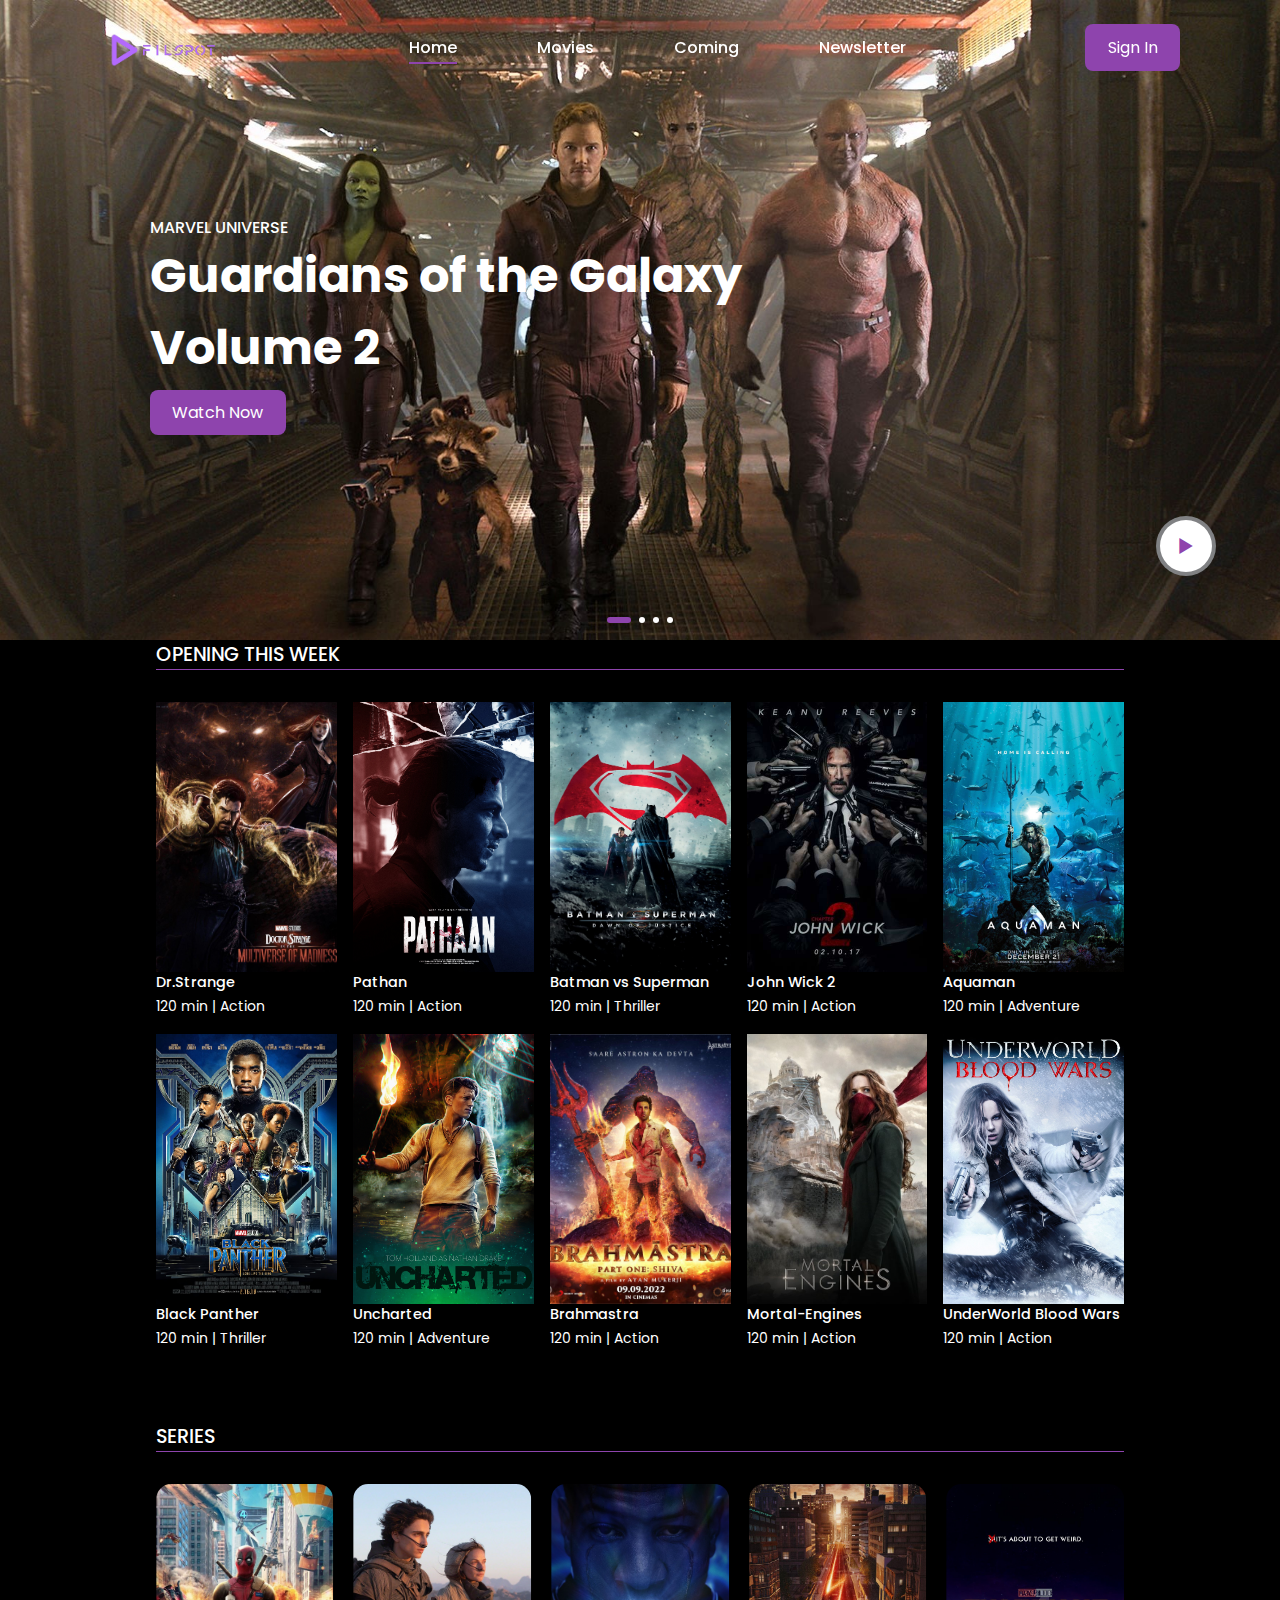
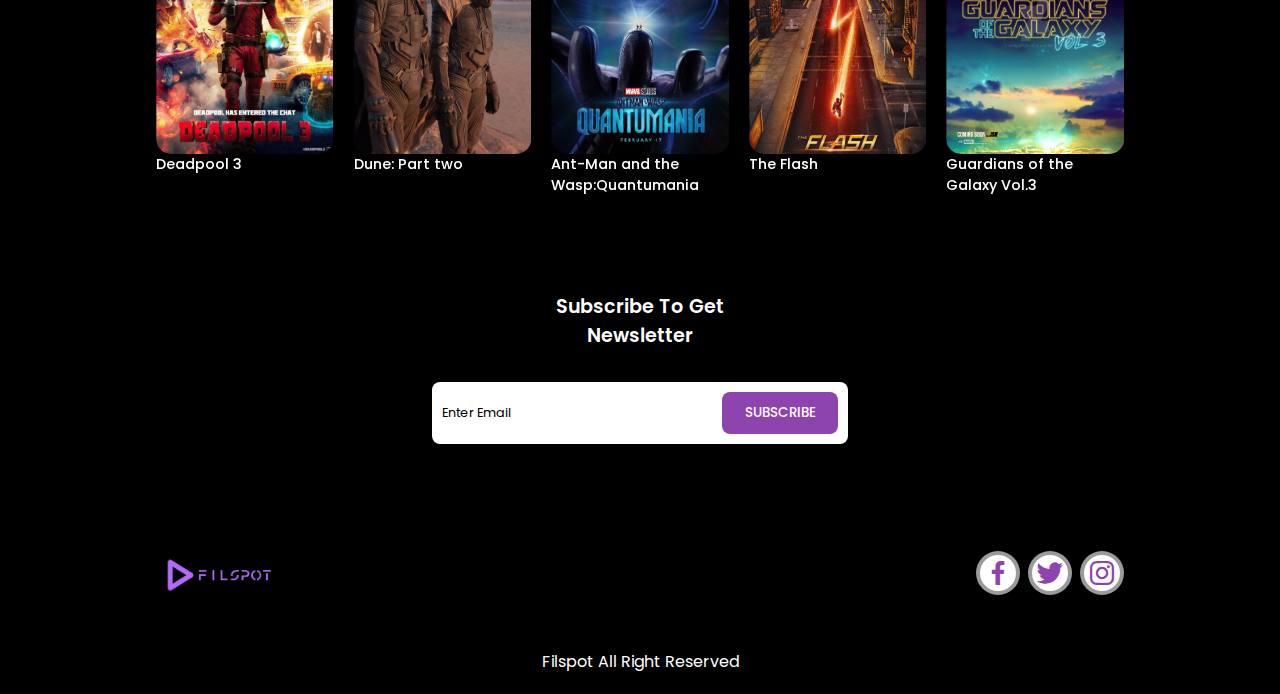
==== index.html @ 29dceeab "first commit" ====
<!DOCTYPE html>
<html lang="en">
<head>
    <meta charset="UTF-8">
    <meta http-equiv="X-UA-Compatible" content="IE=edge">
    <meta name="viewport" content="width=device-width, initial-scale=1.0">
    <link rel="shortcut icon" href="public/filspot.ico" type="image/x-icon">
    <title>Filspot</title>
    
    <link rel="stylesheet" href="style.css">
    <link rel="stylesheet" href="https://cdn.jsdelivr.net/npm/boxicons@latest/css/boxicons.min.css">
    <!-- Link Swiper's CSS -->
    <link rel="stylesheet" href="https://cdn.jsdelivr.net/npm/swiper@8/swiper-bundle.min.css"/>

</head>
<body>
    <!-- Navbar  -->
    <header>
        <a href="#home" class="logo">
            <img  class="logo-img" src="./public/filspot_logo.png" alt="logo">
        </a>
        <div class="bx bx-menu" id="menu-icon"></div>

        <!-- menu  -->
        <ul class="navbar">
            <li><a href="#home" class="home-active">Home</a></li>
            <li><a href="#movies">Movies</a></li>
            <li><a href="#coming">Coming</a></li>
            <li><a href="#newsletter">Newsletter</a></li>
        </ul>
        <a href="#" class="btn">Sign In</a>
    </header>

    <!-- Home  -->
    <section class="home swiper" id="home">
        <div class="swiper-wrapper">
            <div class="swiper-slide container">
                <img src="./img/home1.jpg" alt="">
                <div class="home-text">
                    <span>Marvel Universe</span>
                    <h1>Guardians of the Galaxy <br>Volume 2</h1>
                    <a href="" class="btn">Watch Now</a>
                    <a href="" class="play">
                        <i class='bx bx-play' ></i>
                    </a>
                </div>
            </div>
            <div class="swiper-slide container">
                <img src="./img/home2.png" alt="">
                <div class="home-text">
                    <span>Marvel Universe</span>
                    <h1>Thor: <br>Love and Thunder</h1>
                    <a href="" class="btn">Book Now</a>
                    <a href="" class="play">
                        <i class='bx bx-play' ></i>
                    </a>
                </div>
            </div>
            <div class="swiper-slide container">
                <img src="./img/home3.jpg" alt="">
                <div class="home-text">
                    <span>Marvel Universe</span>
                    <h1>Spider-Man <br>No Way Home</h1>
                    <a href="" class="btn">Book Now</a>
                    <a href="" class="play">
                        <i class='bx bx-play' ></i>
                    </a>
                </div>
            </div>
            <div class="swiper-slide container">
                <img src="./img/home4.png" alt="">
                <div class="home-text">
                    <span>Marvel Universe</span>
                    <h1>Avengers: <br>End Game</h1>
                    <a href="" class="btn">Book Now</a>
                    <a href="" class="play">
                        <i class='bx bx-play' ></i>
                    </a>
                </div>
            </div>
            
          </div>
          <div class="swiper-pagination"></div>
    </section>

    <!-- Movies  -->
    <div class="movies" id="movies">
        <h2 class="heading">Opening This Week</h2>
        <!-- Movies container  -->
        <div class="movies-container">
            <!-- box-1  -->
            <div class="box">
                <div class="box-img">
                    <img src="./img/m1.jpg" alt="">
                </div>
                <h3>Dr.Strange</h3>
                <span>120 min | Action</span>
            </div>
            <!-- box-2  -->
            <div class="box">
                <div class="box-img">
                    <img src="./img/m2.jpg" alt="">
                </div>
                <h3>Pathan</h3>
                <span>120 min | Action</span>
            </div>
            <!-- box-3  -->
            <div class="box">
                <div class="box-img">
                    <img src="./img/m3.jpg" alt="">
                </div>
                <h3>Batman vs Superman</h3>
                <span>120 min | Thriller</span>
            </div>
            <!-- box-4  -->
            <div class="box">
                <div class="box-img">
                    <img src="./img/m4.jpg" alt="">
                </div>
                <h3>John Wick 2</h3>
                <span>120 min | Action</span>
            </div>
            <!-- box-5  -->
            <div class="box">
                <div class="box-img">
                    <img src="./img/m5.jpg" alt="">
                </div>
                <h3>Aquaman</h3>
                <span>120 min | Adventure</span>
            </div>
            <!-- box-6  -->
            <div class="box">
                <div class="box-img">
                    <img src="./img/m6.jpg" alt="">
                </div>
                <h3>Black Panther</h3>
                <span>120 min | Thriller</span>
            </div>
            <!-- box-7  -->
            <div class="box">
                <div class="box-img">
                    <img src="./img/m7.jpg" alt="">
                </div>
                <h3>Uncharted</h3>
                <span>120 min | Adventure</span>
            </div>
            <!-- box-8  -->
            <div class="box">
                <div class="box-img">
                    <img src="./img/m8.jpg" alt="">
                </div>
                <h3>Brahmastra</h3>
                <span>120 min | Action</span>
            </div>
            <!-- box-9  -->
            <div class="box">
                <div class="box-img">
                    <img src="./img/m9.jpg" alt="">
                </div>
                <h3>Mortal-Engines</h3>
                <span>120 min | Action</span>
            </div>
            <!-- box-10  -->
            <div class="box">
                <div class="box-img">
                    <img src="./img/m10.jpg" alt="">
                </div>
                <h3>UnderWorld Blood Wars</h3>
                <span>120 min | Action</span>
            </div>
        </div>
    </div>

    <!-- coming  -->
    <section class="coming" id="coming">
        <h2 class="heading">Series</h2>
        <!-- coming contanier  -->
        <div class="coming-container swiper">
            <div class="swiper-wrapper">
                <!-- box-1  -->
                <div class="swiper-slide box">
                    <div class="box-img">
                        <img src="./img/c1.jpg" alt="">
                    </div>
                    <h3>Ant-Man and the Wasp:Quantumania</h3>
                </div>
                <!-- box-2  -->
                <div class="swiper-slide box">
                    <div class="box-img">
                        <img src="./img/c2.jpg" alt="">
                    </div>
                    <h3>The Flash</h3>
                </div>
                <!-- box-3  -->
                <div class="swiper-slide box">
                    <div class="box-img">
                        <img src="./img/c3.jpg" alt="">
                    </div>
                    <h3>Guardians of the Galaxy Vol.3</h3>
                </div>
                <!-- box-4  -->
                <div class="swiper-slide box">
                    <div class="box-img">
                        <img src="./img/c4.jpg" alt="">
                    </div>
                    <h3>Shazam! Fury of the Gods</h3>
                </div>
                <!-- box-5  -->
                <div class="swiper-slide box">
                    <div class="box-img">
                        <img src="./img/c5.jpg" alt="">
                    </div>
                    <h3>Aquaman and the Lost Kingdom</h3>
                </div>
                <!-- box-6  -->
                <div class="swiper-slide box">
                    <div class="box-img">
                        <img src="./img/c6.jpg" alt="">
                    </div>
                    <h3>John Wick:Chapter 4</h3>
                </div>
                <!-- box-7 -->
                <div class="swiper-slide box">
                    <div class="box-img">
                        <img src="./img/c7.jpg" alt="">
                    </div>
                    <h3>Transformer rise of the beasts</h3>
                </div>
                <!-- box-8  -->
                <div class="swiper-slide box">
                    <div class="box-img">
                        <img src="./img/c8.jpg" alt="">
                    </div>
                    <h3>Mission: Impossible 7</h3>
                </div>
                <!-- box-9  -->
                <div class="swiper-slide box">
                    <div class="box-img">
                        <img src="./img/c9.png" alt="">
                    </div>
                    <h3>Deadpool 3</h3>
                </div>
                <!-- box-10  -->
                <div class="swiper-slide box">
                    <div class="box-img">
                        <img src="./img/c10.jpg" alt="">
                    </div>
                    <h3>Dune: Part two</h3>
                </div>
            </div>
        </div>
    </section>

    <!-- Newsletter /\ -->
    <section class="newsletter" id="newsletter">
        <h2>Subscribe To Get <br>Newsletter</h2>
        <form action="">
            <input type="email" class="email" placeholder="Enter Email" required>
            <input type="submit" value="Subscribe" class="btn">
        </form>
    </section>

    <!-- footer  -->
    <section class="footer">
       <img src="./public/filspot_logo.png" class="logo-img " alt="logo">
        <div class="social">
            <a href=""><i class='bx bxl-facebook'></i></a>
            <a href=""><i class='bx bxl-twitter'></i></a>
            <a href=""><i class='bx bxl-instagram'></i></a>
        </div>
    </section>

    <!-- Copyright  -->
    <div class="copyright">
        <p>Filspot All Right Reserved</p>
    </div>



    <script src="https://cdn.jsdelivr.net/npm/swiper@8/swiper-bundle.min.js"></script>
    <script src="main.js"></script>
</body>
</html>
---- style.css ----
@import url('https://fonts.googleapis.com/css2?family=Poppins:wght@100;200;300;400;500;600;700;800;900&display=swap');
*{
    font-family: 'Poppins', sans-serif;
    margin: 0;
    padding: 0;
    box-sizing: border-box;
    text-decoration: none;
    list-style: none;
    scroll-padding-top: 2rem;
    scroll-behavior: smooth;
}
/* variables  */
:root{
    --main-color: #8e44ad; /* Purple color */
    --text-color: Black; /* White text color */
    --bg-color: White;   /* Black background color */
}

body{
    background: var(--text-color);
    color: var(--bg-color);
}
header{
    position: fixed;
    width: 100%;
    top: 0;
    right: 0;
    z-index: 1000;
    display: flex;
    align-items: center;
    justify-content: space-between;
    padding: 15px 100px;
    transition: 0.5s;
    /* background: var(--main-color); */
}
header.shadow{
    background: var(--bg-color);
    box-shadow: 0 0 4px rgb(14 55 54/15%);
}
header.shadow .navbar a{
    color: var(--text-color);
}
header.shadow .logo{
    color: var(--text-color);
}
.logo-img{
    width: 130px;
    height: 60px;
    margin-top: 5px;

}

.logo{
    font-size: 1.1rem;
    font-weight: 600;
    align-items: center;
    color: var(--bg-color);
    display: flex;
    column-gap: 0.5rem;
}
.bx{
    color: var(--main-color);
}
.navbar{
    display: flex;
    column-gap: 5rem;
}
.navbar li{
    position: relative;
}
.navbar a{
    font-size: 1rem;
    font-weight: 500;
    color: var(--bg-color);
}
.navbar a::after{
    content: '';
    width: 0;
    height: 2px;
    background: var(--main-color);
    position: absolute;
    bottom: -4px;
    left: 0;
    transition: 0.4s all linear;
}
.navbar a:hover::after,
.navbar .home-active::after{
    width: 100%;
}
#menu-icon{
    font-size: 24px;
    cursor: pointer;
    z-index: 1000001;
    display: none;
}
.btn{
    padding: 0.7rem 1.4rem;
    background: var(--main-color);
    color: var(--bg-color);
    font-weight: 400;
    border-radius: 0.5rem;
}
.btn:hover{
    background: #fa1216;
}

/* Home  */
section{
    padding: 4.5rem 0 1.5rem;
}
.container{
    width: 100%;
    min-height: 640px;
    position: relative;
    display: flex;
    align-items: center;
    background: rgb(2, 3, 7,0.5);
}
.container img{
    position: absolute;
    width: 100%;
    height: 100%;
    object-fit: cover;
    object-position: center;
    z-index: -1;
}
.swiper-pagination-bullet{
    width: 6px !important;
    height: 6px !important;
    border-radius: 0.2rem !important;
    background: var(--bg-color) !important;
    opacity: 1 !important;
}
.swiper-pagination-bullet-active{
    width: 1.5rem !important;
    background: var(--main-color) !important;
}
.home-text{
    z-index: 1000;
    padding: 0 150px;
}
.home-text span{
    color: var(--bg-color);
    font-weight: 500;
    text-transform: uppercase;
}
.home-text h1{
    color: var(--bg-color);
    font-size: 3rem;
    font-weight: 700;
    margin-bottom: 1rem;
}
.play{
    position: absolute;
    right: 4rem;
    bottom: 10%;
}
.play .bx{
    background: var(--bg-color);
    padding: 10px;
    font-size: 2rem;
    border-radius: 50%;
    border: 4px solid rgb(2, 3, 7,0.5);
    color: var(--main-color);
}
.play .bx:hover{
    background: var(--main-color);
    color: var(--bg-color);
    transition: 0.2s all linear;
}
/* movies  */
.heading{
    max-width: 968px;
    margin-left: auto;
    margin-right: auto;
    font-size: 1.2rem;
    font-weight: 500;
    text-transform: uppercase;
    border-bottom: 1px solid var(--main-color);
}
.movies-container{
    max-width: 968px;
    margin-right: auto;
    margin-left: auto;
    display: grid;
    grid-template-columns: repeat(auto-fit, minmax(180px,auto));
    gap: 1rem;
    margin-top: 2rem;
}
.box .box-img{
    width: 100%;
    height: 270px;
    cursor: pointer;
}
.box .box-img img{
    width: 100%;
    height: 100%;
    object-fit: cover;
}
.box .box-img img:hover{
    transform: translateY(-10px);
    transition: 0.2s all linear;
}
.box h3{
    font-size: 0.9rem;
    font-weight: 500;
}
.box span{
    font-size: 14px;
}

/* coming container  */
.coming-container{
    display: grid;
    gap: 1rem;
    max-width: 968px;
    margin-left: auto;
    margin-right: auto;
    margin-top: 2rem;
}
.coming-container .box img:hover{
    transform: translateY(0);
}
.coming-container .box img{
    border-radius: 15px;
}

/* newsletter  */
.newsletter{
    max-width: 968px;
    margin-left: auto;
    margin-right: auto;
    display: flex;
    flex-direction: column;
    align-items: center;
    justify-content: center;
    row-gap: 2rem;
}
.newsletter h2{
    text-align: center;
    font-size: 1.2rem;
    font-weight: 600;
}
.newsletter form{
    background: var(--bg-color);
    padding: 10px;
    border-radius: 0.5rem;
    display: flex;
    align-items: center;
}
.newsletter form input{
    border: none;
    outline: none;
}
.email{
    width: 280px;
}
.newsletter form input::placeholder{
    color: var(--text-color);
    font-size: 0.8rem;
    font-weight: 400;
}
.newsletter .btn{
    text-transform: uppercase;
    font-weight: 500;
    cursor: pointer;
}

/* footer  */
.footer{
    max-width: 968px;
    margin-left: auto;
    margin-right: auto;
    display: flex;
    justify-content: space-between;
}
.social{
    display: flex;
    align-items: center;
    column-gap: 0.5rem;
}
.social .bx{
    background: var(--bg-color);
    padding: 2px;
    font-size: 2rem;
    border-radius: 50%;
    border: 4px solid rgb(2, 3, 7,0.4);
    color: var(--main-color);
}
.social .bx:hover{
    background: var(--main-color);
    color: var(--bg-color);
    transition: 0.2s all linear;
}

.copyright{
    padding: 20px;
    text-align: center;
    color: var(--bg-color);
}
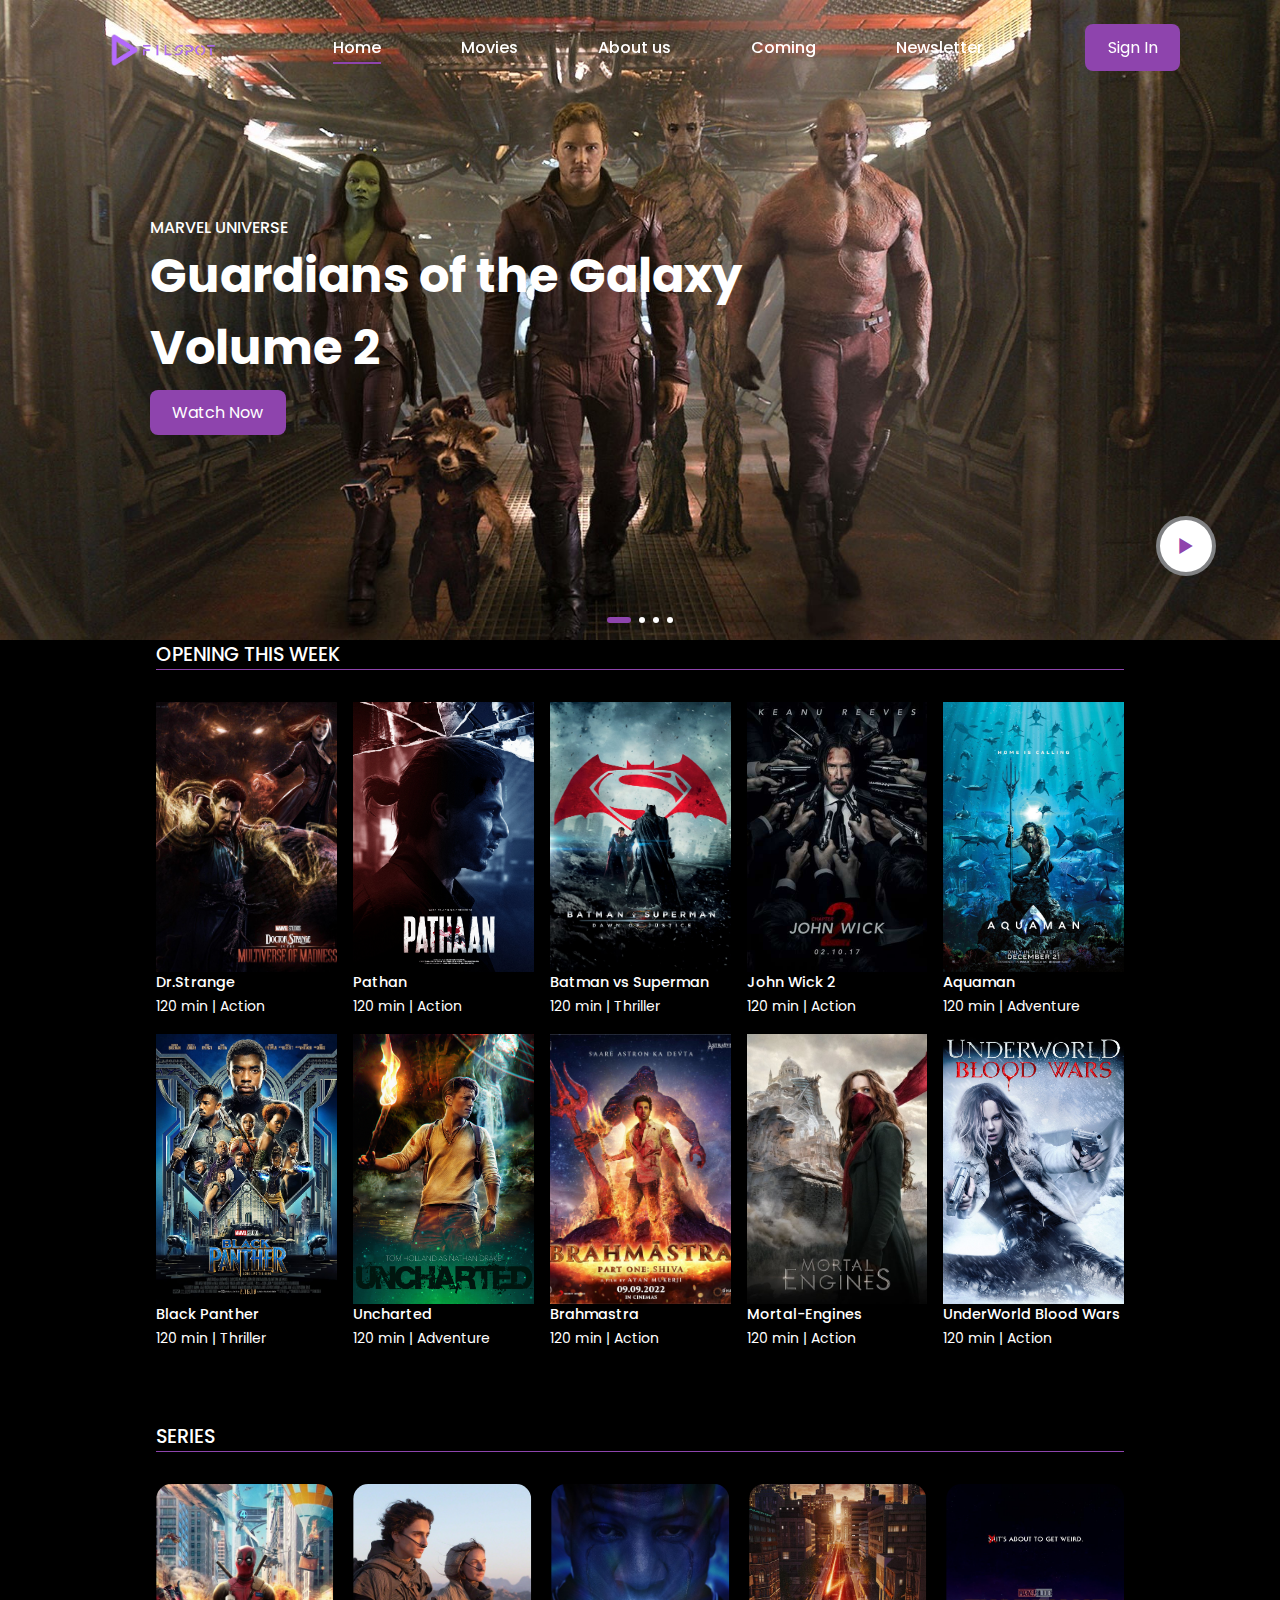
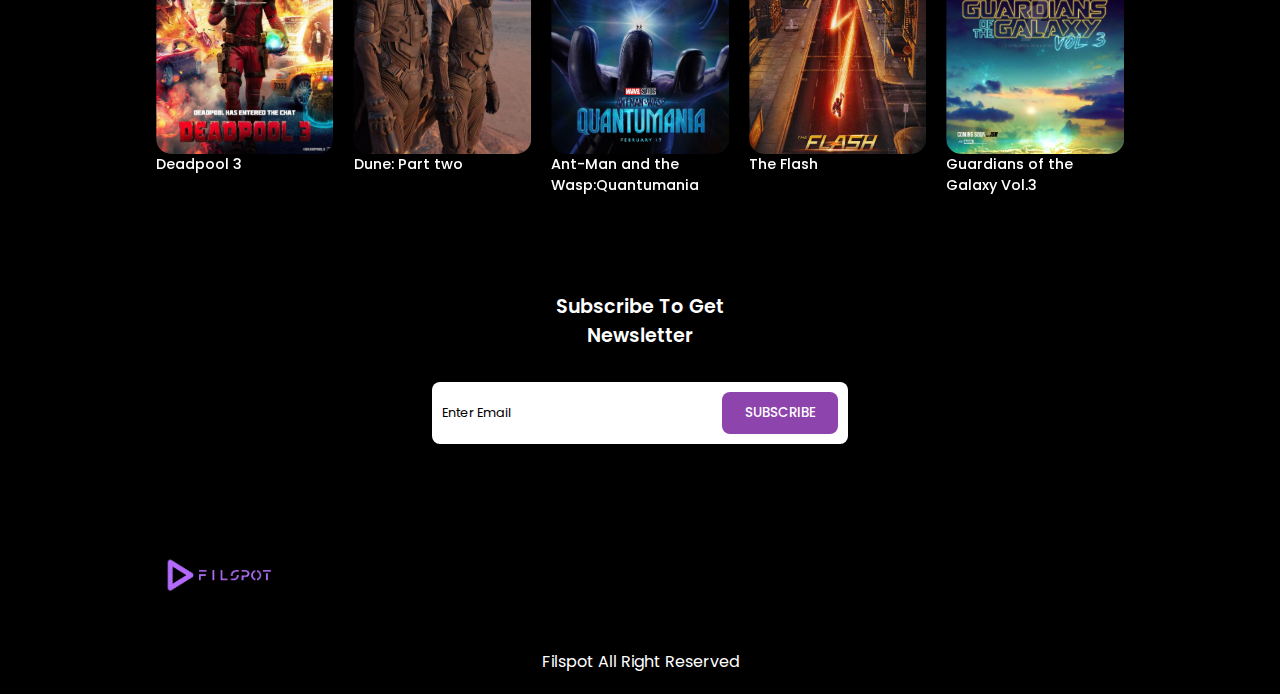
==== commit 0d9c8481: "about us added" ====
--- a/index.html
+++ b/index.html
@@ -25,6 +25,7 @@
         <ul class="navbar">
             <li><a href="#home" class="home-active">Home</a></li>
             <li><a href="#movies">Movies</a></li>
+            <li><a href="/Pages/about_us/about.html">About us</a></li>
             <li><a href="#coming">Coming</a></li>
             <li><a href="#newsletter">Newsletter</a></li>
         </ul>
@@ -263,11 +264,7 @@
     <!-- footer  -->
     <section class="footer">
        <img src="./public/filspot_logo.png" class="logo-img " alt="logo">
-        <div class="social">
-            <a href=""><i class='bx bxl-facebook'></i></a>
-            <a href=""><i class='bx bxl-twitter'></i></a>
-            <a href=""><i class='bx bxl-instagram'></i></a>
-        </div>
+        
     </section>
 
     <!-- Copyright  -->
--- a/style.css
+++ b/style.css
@@ -101,7 +101,7 @@
     border-radius: 0.5rem;
 }
 .btn:hover{
-    background: #fa1216;
+    background: #b66afc;
 }
 
 /* Home  */
@@ -299,4 +299,42 @@
     color: var(--bg-color);
 }
 
-
+.about{
+    background-image: url("/public/reg_bg.png");
+    background-repeat: no-repeat;
+    background-size: cover;
+    width: 100%;
+    height:100%;
+    margin:0;
+    display: flex;
+    align-items: center;
+    justify-content: center;
+    height: 100vh;
+
+}
+.about_content {
+    max-width: 800px; /* Set the maximum width of the container */
+    margin: 0 auto; /* Center the container horizontally */
+    padding: 20px; /* Add some padding for better readability */
+
+}
+
+.about_content p {
+    font-size: 18px; /* Set the font size for paragraphs */
+    line-height: 1.5; /* Set the line height for better readability */
+    margin-bottom: 35px; /* Add some spacing between paragraphs */
+    text-justify: auto;
+    display: flex;
+
+    align-items: center;
+    flex-direction: column;
+    text-align: center;
+    color: white;
+
+}
+
+
+
+
+
+
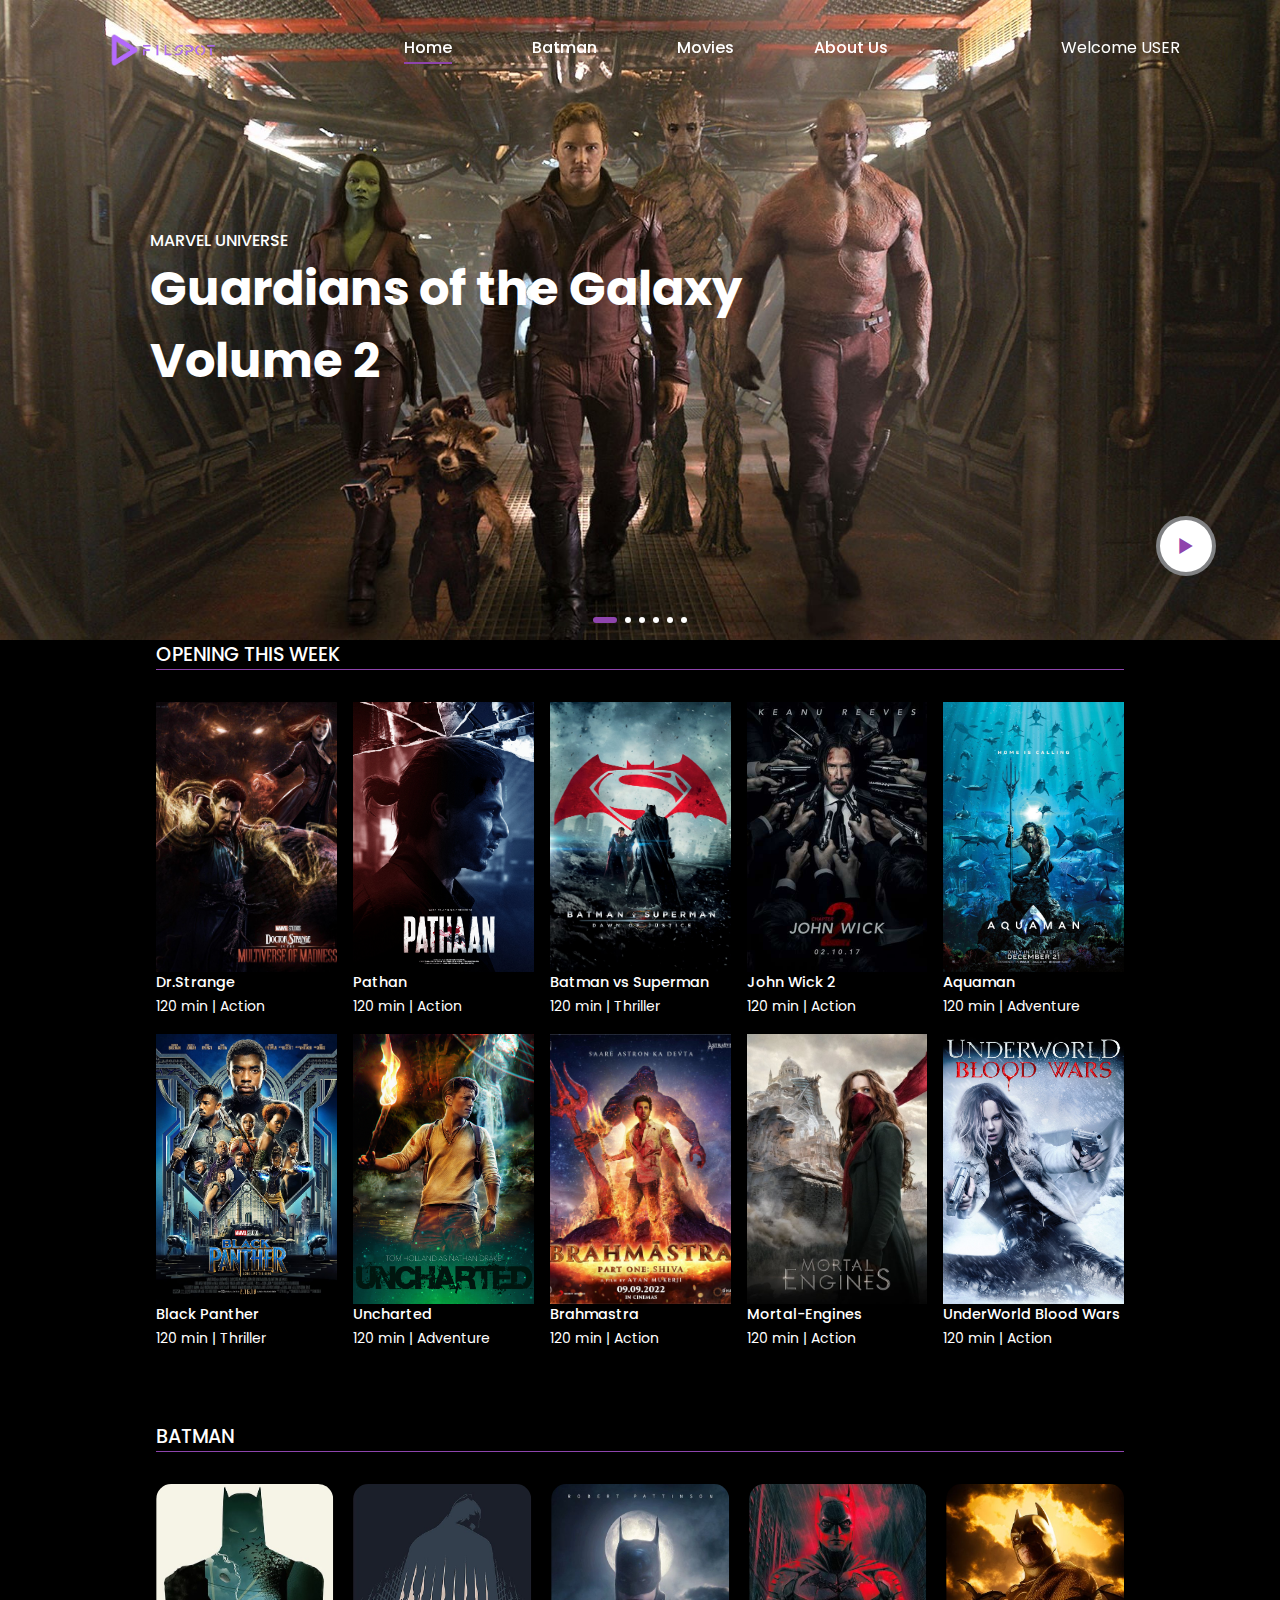
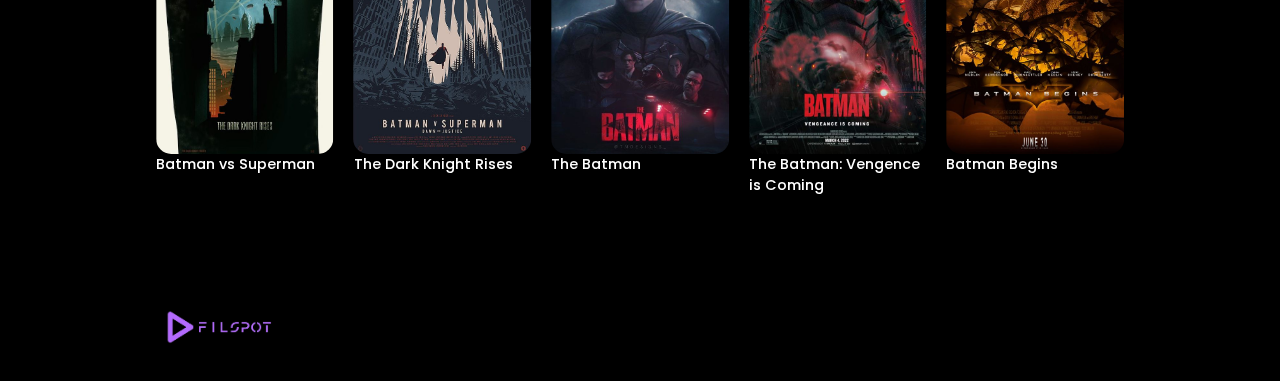
==== commit cd6ea7e7: "everything done except last page" ====
--- a/index.html
+++ b/index.html
@@ -1,35 +1,35 @@
 <!DOCTYPE html>
 <html lang="en">
+
 <head>
     <meta charset="UTF-8">
     <meta http-equiv="X-UA-Compatible" content="IE=edge">
     <meta name="viewport" content="width=device-width, initial-scale=1.0">
     <link rel="shortcut icon" href="public/filspot.ico" type="image/x-icon">
     <title>Filspot</title>
-    
+
     <link rel="stylesheet" href="style.css">
     <link rel="stylesheet" href="https://cdn.jsdelivr.net/npm/boxicons@latest/css/boxicons.min.css">
     <!-- Link Swiper's CSS -->
-    <link rel="stylesheet" href="https://cdn.jsdelivr.net/npm/swiper@8/swiper-bundle.min.css"/>
-
+    <link rel="stylesheet" href="https://cdn.jsdelivr.net/npm/swiper@8/swiper-bundle.min.css" />
 </head>
+
 <body>
     <!-- Navbar  -->
     <header>
         <a href="#home" class="logo">
-            <img  class="logo-img" src="./public/filspot_logo.png" alt="logo">
+            <img class="logo-img" src="./public/filspot_logo.png" alt="logo">
         </a>
         <div class="bx bx-menu" id="menu-icon"></div>
 
         <!-- menu  -->
         <ul class="navbar">
             <li><a href="#home" class="home-active">Home</a></li>
-            <li><a href="#movies">Movies</a></li>
-            <li><a href="/Pages/about_us/about.html">About us</a></li>
-            <li><a href="#coming">Coming</a></li>
-            <li><a href="#newsletter">Newsletter</a></li>
+            <li><a href="#coming">Batman</a></li>
+            <li><a href="./Pages/movies/movies.html">Movies</a></li>
+            <li><a href="./Pages/about_us/about.html">About Us</a>
         </ul>
-        <a href="#" class="btn">Sign In</a>
+        Welcome USER
     </header>
 
     <!-- Home  -->
@@ -40,9 +40,8 @@
                 <div class="home-text">
                     <span>Marvel Universe</span>
                     <h1>Guardians of the Galaxy <br>Volume 2</h1>
-                    <a href="" class="btn">Watch Now</a>
-                    <a href="" class="play">
-                        <i class='bx bx-play' ></i>
+                    <a href="" class="play">
+                        <i class='bx bx-play'></i>
                     </a>
                 </div>
             </div>
@@ -51,9 +50,8 @@
                 <div class="home-text">
                     <span>Marvel Universe</span>
                     <h1>Thor: <br>Love and Thunder</h1>
-                    <a href="" class="btn">Book Now</a>
-                    <a href="" class="play">
-                        <i class='bx bx-play' ></i>
+                    <a href="" class="play">
+                        <i class='bx bx-play'></i>
                     </a>
                 </div>
             </div>
@@ -62,9 +60,8 @@
                 <div class="home-text">
                     <span>Marvel Universe</span>
                     <h1>Spider-Man <br>No Way Home</h1>
-                    <a href="" class="btn">Book Now</a>
-                    <a href="" class="play">
-                        <i class='bx bx-play' ></i>
+                    <a href="" class="play">
+                        <i class='bx bx-play'></i>
                     </a>
                 </div>
             </div>
@@ -73,15 +70,34 @@
                 <div class="home-text">
                     <span>Marvel Universe</span>
                     <h1>Avengers: <br>End Game</h1>
-                    <a href="" class="btn">Book Now</a>
-                    <a href="" class="play">
-                        <i class='bx bx-play' ></i>
-                    </a>
-                </div>
-            </div>
-            
-          </div>
-          <div class="swiper-pagination"></div>
+                    <a href="" class="play">
+                        <i class='bx bx-play'></i>
+                    </a>
+                </div>
+            </div>
+            <div class="swiper-slide container">
+                <img src="./img/home5.jpg" alt="">
+                <div class="home-text">
+                    
+                    <h1>Godzilla</h1>
+                    <a href="" class="play">
+                        <i class='bx bx-play'></i>
+                    </a>
+                </div>
+            </div>
+            <div class="swiper-slide container">
+                <img src="./img/home6.jpg" alt="">
+                <div class="home-text">
+                    
+                    <h1>OppenHeimer</h1>
+                    <a href="" class="play">
+                        <i class='bx bx-play'></i>
+                    </a>
+                </div>
+            </div>
+
+        </div>
+        <div class="swiper-pagination"></div>
     </section>
 
     <!-- Movies  -->
@@ -174,107 +190,92 @@
 
     <!-- coming  -->
     <section class="coming" id="coming">
-        <h2 class="heading">Series</h2>
+        <h2 class="heading">Batman</h2>
         <!-- coming contanier  -->
         <div class="coming-container swiper">
             <div class="swiper-wrapper">
                 <!-- box-1  -->
                 <div class="swiper-slide box">
                     <div class="box-img">
-                        <img src="./img/c1.jpg" alt="">
-                    </div>
-                    <h3>Ant-Man and the Wasp:Quantumania</h3>
+                        <img src="./img/batman1.jpg" alt="">
+                    </div>
+                    <h3>The Batman</h3>
                 </div>
                 <!-- box-2  -->
                 <div class="swiper-slide box">
                     <div class="box-img">
-                        <img src="./img/c2.jpg" alt="">
-                    </div>
-                    <h3>The Flash</h3>
+                        <img src="./img/batman2.jpg" alt="">
+                    </div>
+                    <h3>The Batman: Vengence is Coming</h3>
                 </div>
                 <!-- box-3  -->
                 <div class="swiper-slide box">
                     <div class="box-img">
-                        <img src="./img/c3.jpg" alt="">
-                    </div>
-                    <h3>Guardians of the Galaxy Vol.3</h3>
+                        <img src="./img/batman3.jpg" alt="">
+                    </div>
+                    <h3>Batman Begins</h3>
                 </div>
                 <!-- box-4  -->
                 <div class="swiper-slide box">
                     <div class="box-img">
-                        <img src="./img/c4.jpg" alt="">
-                    </div>
-                    <h3>Shazam! Fury of the Gods</h3>
+                        <img src="./img/batman4.jpg" alt="">
+                    </div>
+                    <h3>The Dark Knight Rises</h3>
                 </div>
                 <!-- box-5  -->
                 <div class="swiper-slide box">
                     <div class="box-img">
-                        <img src="./img/c5.jpg" alt="">
-                    </div>
-                    <h3>Aquaman and the Lost Kingdom</h3>
+                        <img src="./img/batman5.jpg" alt="">
+                    </div>
+                    <h3>The Batman 1</h3>
                 </div>
                 <!-- box-6  -->
                 <div class="swiper-slide box">
                     <div class="box-img">
-                        <img src="./img/c6.jpg" alt="">
-                    </div>
-                    <h3>John Wick:Chapter 4</h3>
+                        <img src="./img/batman6.jpg" alt="">
+                    </div>
+                    <h3>The Batman: Unmask The Truth</h3>
                 </div>
                 <!-- box-7 -->
                 <div class="swiper-slide box">
                     <div class="box-img">
-                        <img src="./img/c7.jpg" alt="">
-                    </div>
-                    <h3>Transformer rise of the beasts</h3>
+                        <img src="./img/batman7.jpg" alt="">
+                    </div>
+                    <h3>The Batman: ching chong</h3>
                 </div>
                 <!-- box-8  -->
                 <div class="swiper-slide box">
                     <div class="box-img">
-                        <img src="./img/c8.jpg" alt="">
-                    </div>
-                    <h3>Mission: Impossible 7</h3>
+                        <img src="./img/batman8.jpg" alt="">
+                    </div>
+                    <h3> The Dark Knight</h3>
                 </div>
                 <!-- box-9  -->
                 <div class="swiper-slide box">
                     <div class="box-img">
-                        <img src="./img/c9.png" alt="">
-                    </div>
-                    <h3>Deadpool 3</h3>
+                        <img src="./img/batmna9.jpg" alt="">
+                    </div>
+                    <h3>Batman vs Superman</h3>
                 </div>
                 <!-- box-10  -->
                 <div class="swiper-slide box">
                     <div class="box-img">
-                        <img src="./img/c10.jpg" alt="">
-                    </div>
-                    <h3>Dune: Part two</h3>
+                        <img src="./img/batman10.jpg" alt="">
+                    </div>
+                    <h3>The Dark Knight Rises</h3>
                 </div>
             </div>
         </div>
+
     </section>
-
-    <!-- Newsletter /\ -->
-    <section class="newsletter" id="newsletter">
-        <h2>Subscribe To Get <br>Newsletter</h2>
-        <form action="">
-            <input type="email" class="email" placeholder="Enter Email" required>
-            <input type="submit" value="Subscribe" class="btn">
-        </form>
-    </section>
-
     <!-- footer  -->
     <section class="footer">
-       <img src="./public/filspot_logo.png" class="logo-img " alt="logo">
-        
+        <img src="./public/filspot_logo.png" class="logo-img " alt="logo">
+
     </section>
-
-    <!-- Copyright  -->
-    <div class="copyright">
-        <p>Filspot All Right Reserved</p>
-    </div>
-
-
-
     <script src="https://cdn.jsdelivr.net/npm/swiper@8/swiper-bundle.min.js"></script>
     <script src="main.js"></script>
+
 </body>
+
 </html>--- a/style.css
+++ b/style.css
@@ -293,48 +293,11 @@
     transition: 0.2s all linear;
 }
 
-.copyright{
-    padding: 20px;
-    text-align: center;
-    color: var(--bg-color);
-}
-
-.about{
-    background-image: url("/public/reg_bg.png");
-    background-repeat: no-repeat;
-    background-size: cover;
-    width: 100%;
-    height:100%;
-    margin:0;
-    display: flex;
-    align-items: center;
-    justify-content: center;
-    height: 100vh;
-
-}
-.about_content {
-    max-width: 800px; /* Set the maximum width of the container */
-    margin: 0 auto; /* Center the container horizontally */
-    padding: 20px; /* Add some padding for better readability */
-
-}
-
-.about_content p {
-    font-size: 18px; /* Set the font size for paragraphs */
-    line-height: 1.5; /* Set the line height for better readability */
-    margin-bottom: 35px; /* Add some spacing between paragraphs */
-    text-justify: auto;
-    display: flex;
-
-    align-items: center;
-    flex-direction: column;
-    text-align: center;
-    color: white;
-
-}
-
-
-
-
-
-
+
+
+
+
+
+
+
+
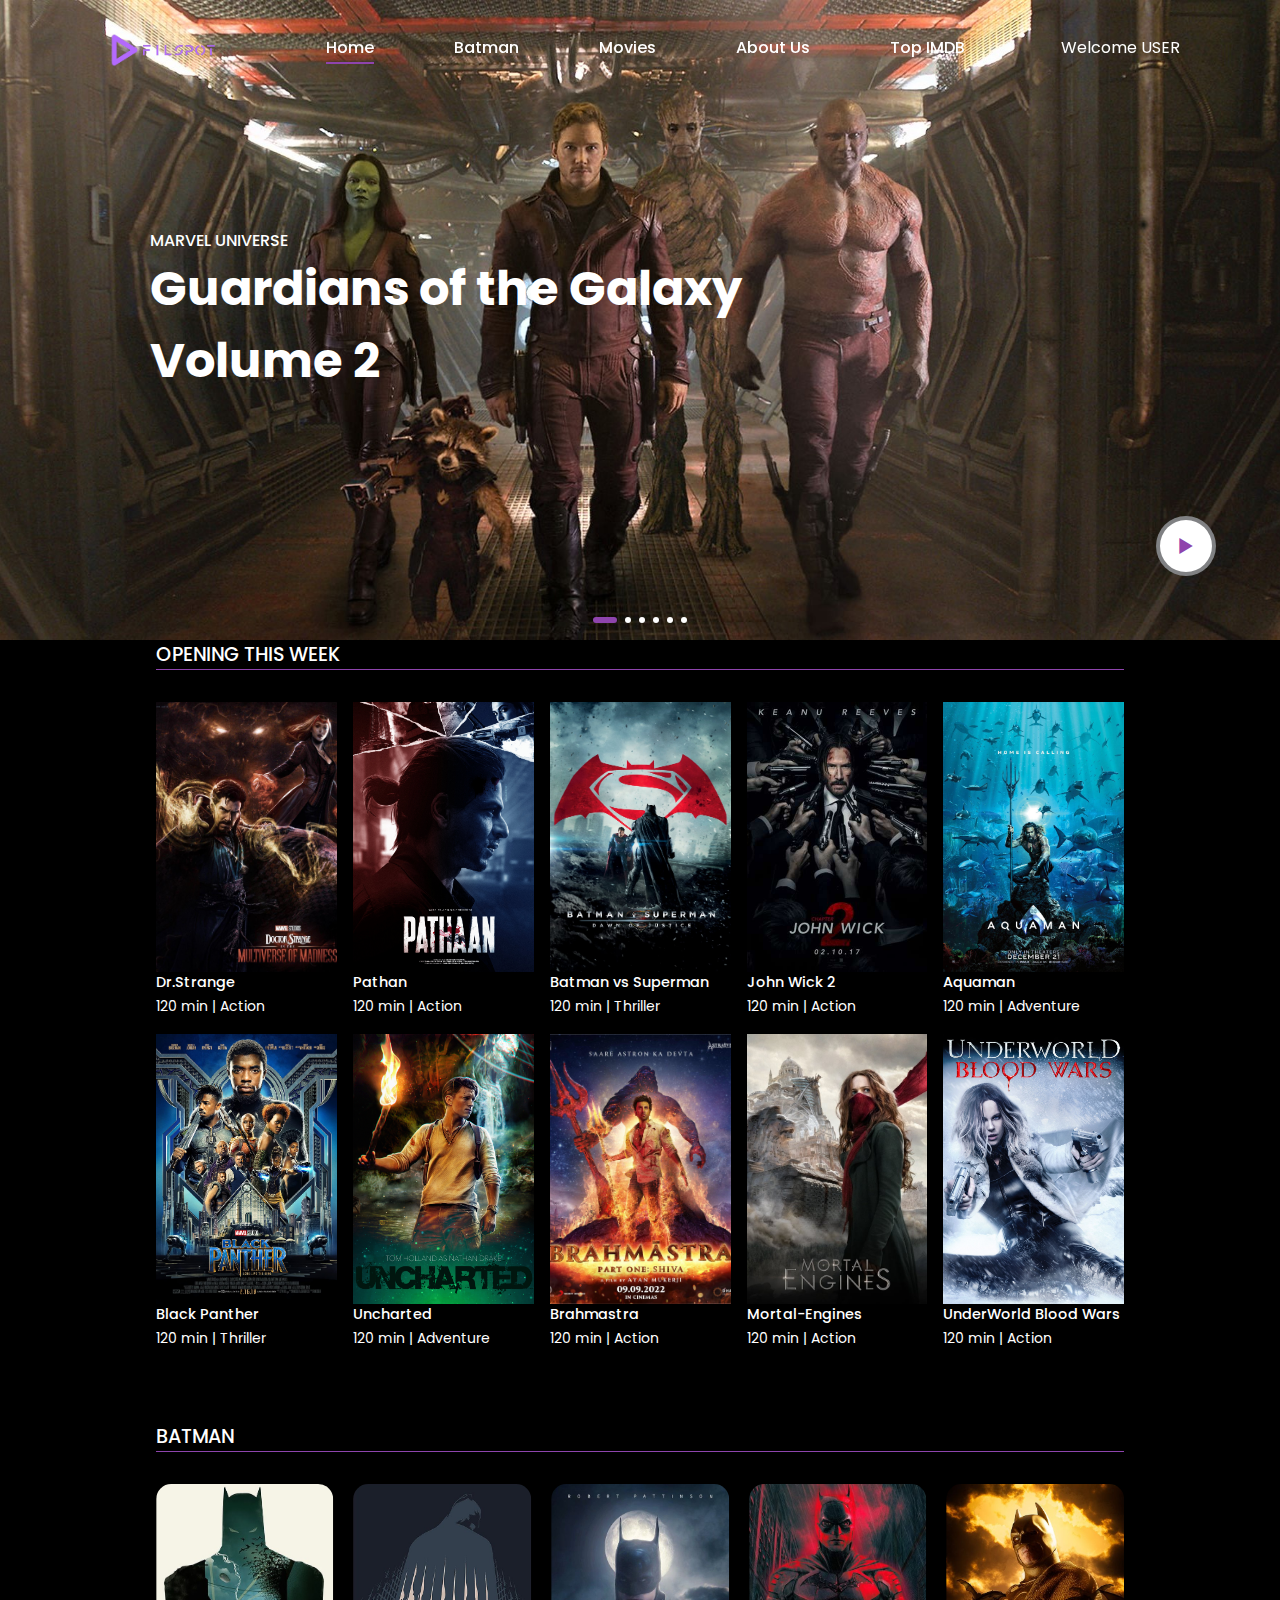
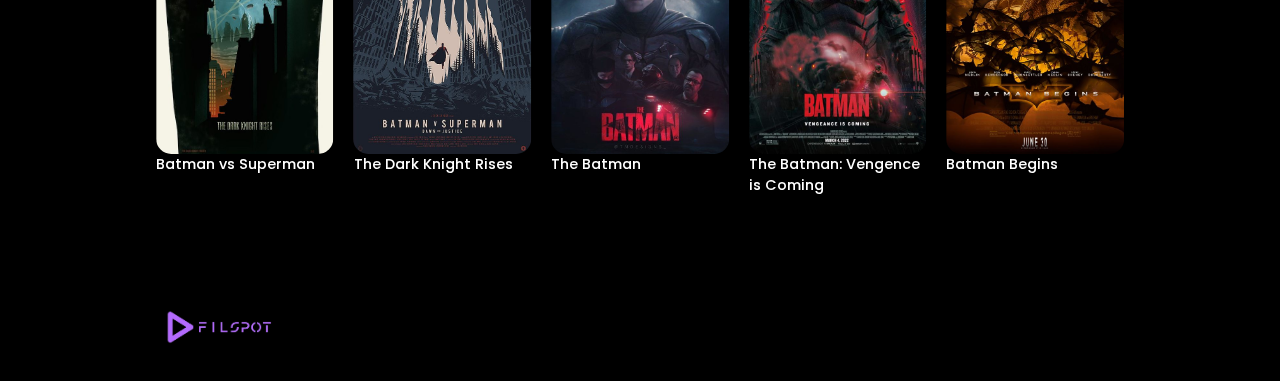
==== commit 1dc7fb51: "Added imdb" ====
--- a/index.html
+++ b/index.html
@@ -27,7 +27,10 @@
             <li><a href="#home" class="home-active">Home</a></li>
             <li><a href="#coming">Batman</a></li>
             <li><a href="./Pages/movies/movies.html">Movies</a></li>
-            <li><a href="./Pages/about_us/about.html">About Us</a>
+            <li><a href="./Pages/about_us/about.html">About Us</a></li>
+            <li><a href="./Pages/Top movies/TOPIMDB.html">Top IMDB</a></li>
+
+
         </ul>
         Welcome USER
     </header>
@@ -40,7 +43,7 @@
                 <div class="home-text">
                     <span>Marvel Universe</span>
                     <h1>Guardians of the Galaxy <br>Volume 2</h1>
-                    <a href="" class="play">
+                    <a href="./Pages/Movies/movie1.html" class="play">
                         <i class='bx bx-play'></i>
                     </a>
                 </div>
@@ -50,7 +53,7 @@
                 <div class="home-text">
                     <span>Marvel Universe</span>
                     <h1>Thor: <br>Love and Thunder</h1>
-                    <a href="" class="play">
+                    <a href="./Pages/Movies/movie2.html" class="play">
                         <i class='bx bx-play'></i>
                     </a>
                 </div>
@@ -60,7 +63,7 @@
                 <div class="home-text">
                     <span>Marvel Universe</span>
                     <h1>Spider-Man <br>No Way Home</h1>
-                    <a href="" class="play">
+                    <a href="./Pages/Movies/movie3.html" class="play">
                         <i class='bx bx-play'></i>
                     </a>
                 </div>
@@ -70,7 +73,7 @@
                 <div class="home-text">
                     <span>Marvel Universe</span>
                     <h1>Avengers: <br>End Game</h1>
-                    <a href="" class="play">
+                    <a href="./Pages/Movies/movie4.html" class="play">
                         <i class='bx bx-play'></i>
                     </a>
                 </div>
@@ -80,7 +83,7 @@
                 <div class="home-text">
                     
                     <h1>Godzilla</h1>
-                    <a href="" class="play">
+                    <a href="./Pages/Movies/movie5.html" class="play">
                         <i class='bx bx-play'></i>
                     </a>
                 </div>
@@ -90,7 +93,7 @@
                 <div class="home-text">
                     
                     <h1>OppenHeimer</h1>
-                    <a href="" class="play">
+                    <a href="./Pages/Movies/movie6.html" class="play">
                         <i class='bx bx-play'></i>
                     </a>
                 </div>
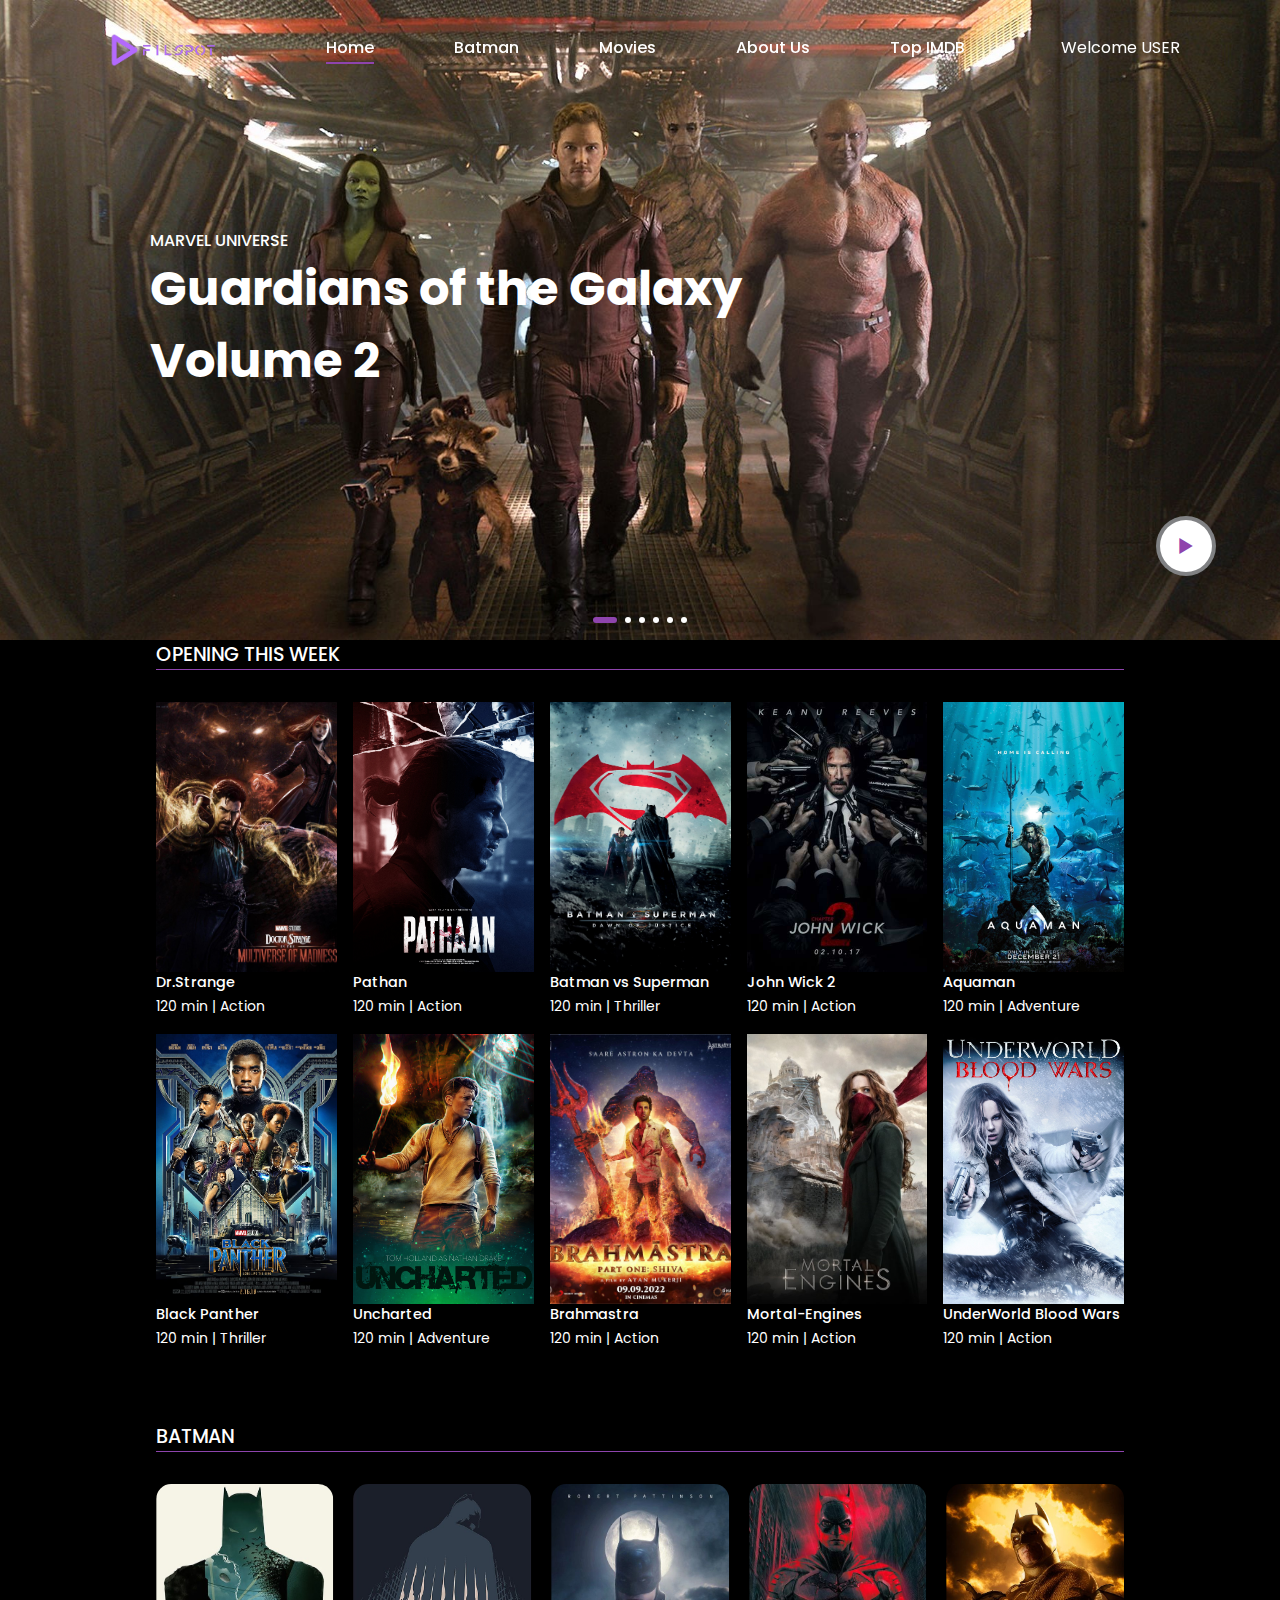
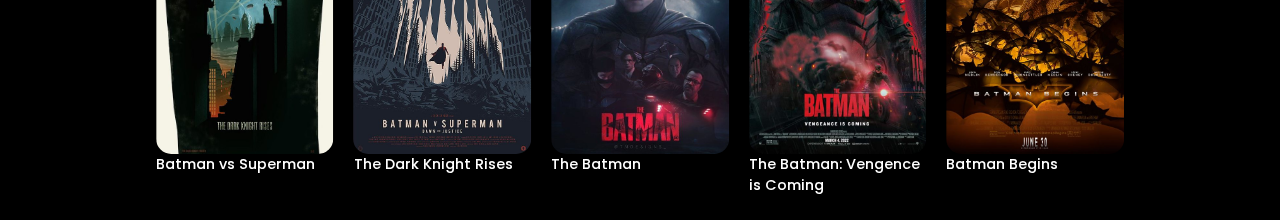
==== commit a1d0b3f3: "minior changes" ====
--- a/index.html
+++ b/index.html
@@ -271,11 +271,6 @@
         </div>
 
     </section>
-    <!-- footer  -->
-    <section class="footer">
-        <img src="./public/filspot_logo.png" class="logo-img " alt="logo">
-
-    </section>
     <script src="https://cdn.jsdelivr.net/npm/swiper@8/swiper-bundle.min.js"></script>
     <script src="main.js"></script>
 
--- a/style.css
+++ b/style.css
@@ -11,9 +11,9 @@
 }
 /* variables  */
 :root{
-    --main-color: #8e44ad; /* Purple color */
-    --text-color: Black; /* White text color */
-    --bg-color: White;   /* Black background color */
+    --main-color: #8e44ad;
+    --text-color: Black; 
+    --bg-color: White;  
 }
 
 body{
@@ -224,56 +224,7 @@
 .coming-container .box img{
     border-radius: 15px;
 }
-
-/* newsletter  */
-.newsletter{
-    max-width: 968px;
-    margin-left: auto;
-    margin-right: auto;
-    display: flex;
-    flex-direction: column;
-    align-items: center;
-    justify-content: center;
-    row-gap: 2rem;
-}
-.newsletter h2{
-    text-align: center;
-    font-size: 1.2rem;
-    font-weight: 600;
-}
-.newsletter form{
-    background: var(--bg-color);
-    padding: 10px;
-    border-radius: 0.5rem;
-    display: flex;
-    align-items: center;
-}
-.newsletter form input{
-    border: none;
-    outline: none;
-}
-.email{
-    width: 280px;
-}
-.newsletter form input::placeholder{
-    color: var(--text-color);
-    font-size: 0.8rem;
-    font-weight: 400;
-}
-.newsletter .btn{
-    text-transform: uppercase;
-    font-weight: 500;
-    cursor: pointer;
-}
-
-/* footer  */
-.footer{
-    max-width: 968px;
-    margin-left: auto;
-    margin-right: auto;
-    display: flex;
-    justify-content: space-between;
-}
+/*social*/
 .social{
     display: flex;
     align-items: center;
@@ -291,13 +242,4 @@
     background: var(--main-color);
     color: var(--bg-color);
     transition: 0.2s all linear;
-}
-
-
-
-
-
-
-
-
-
+}